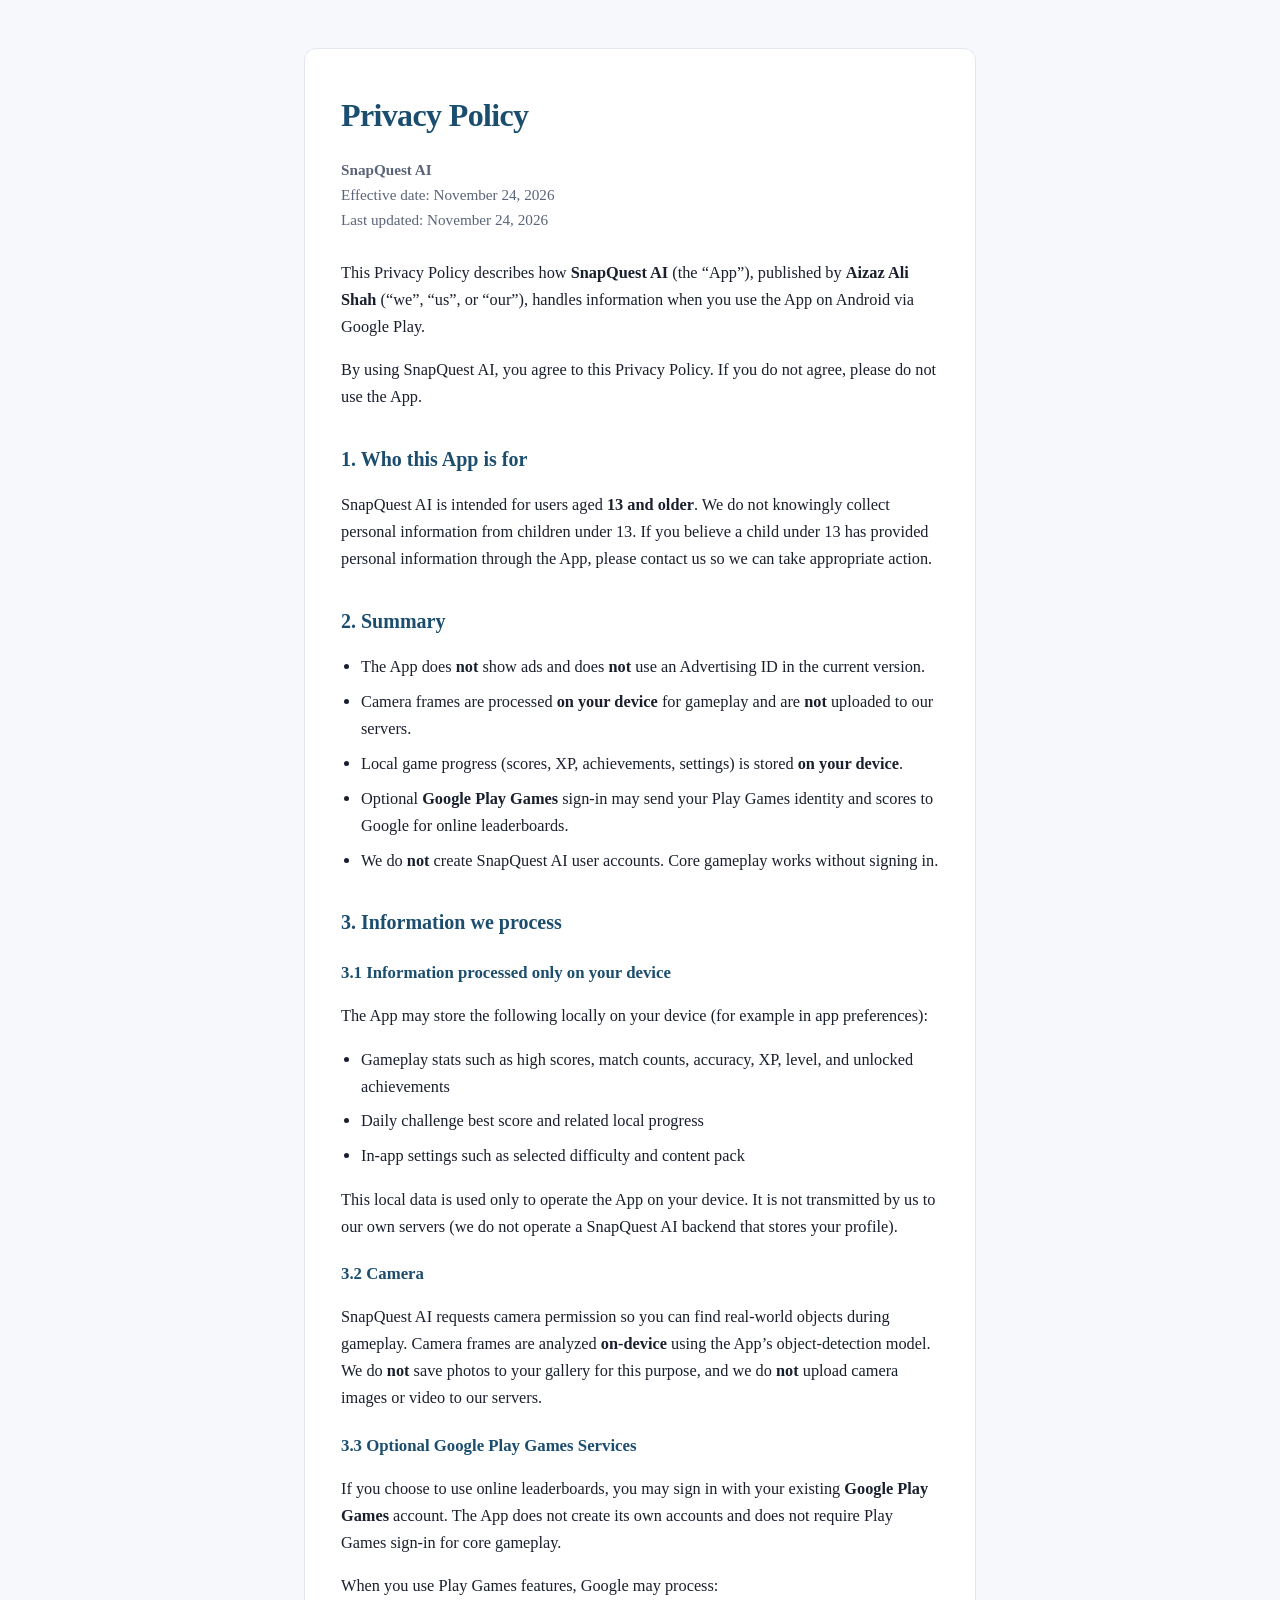
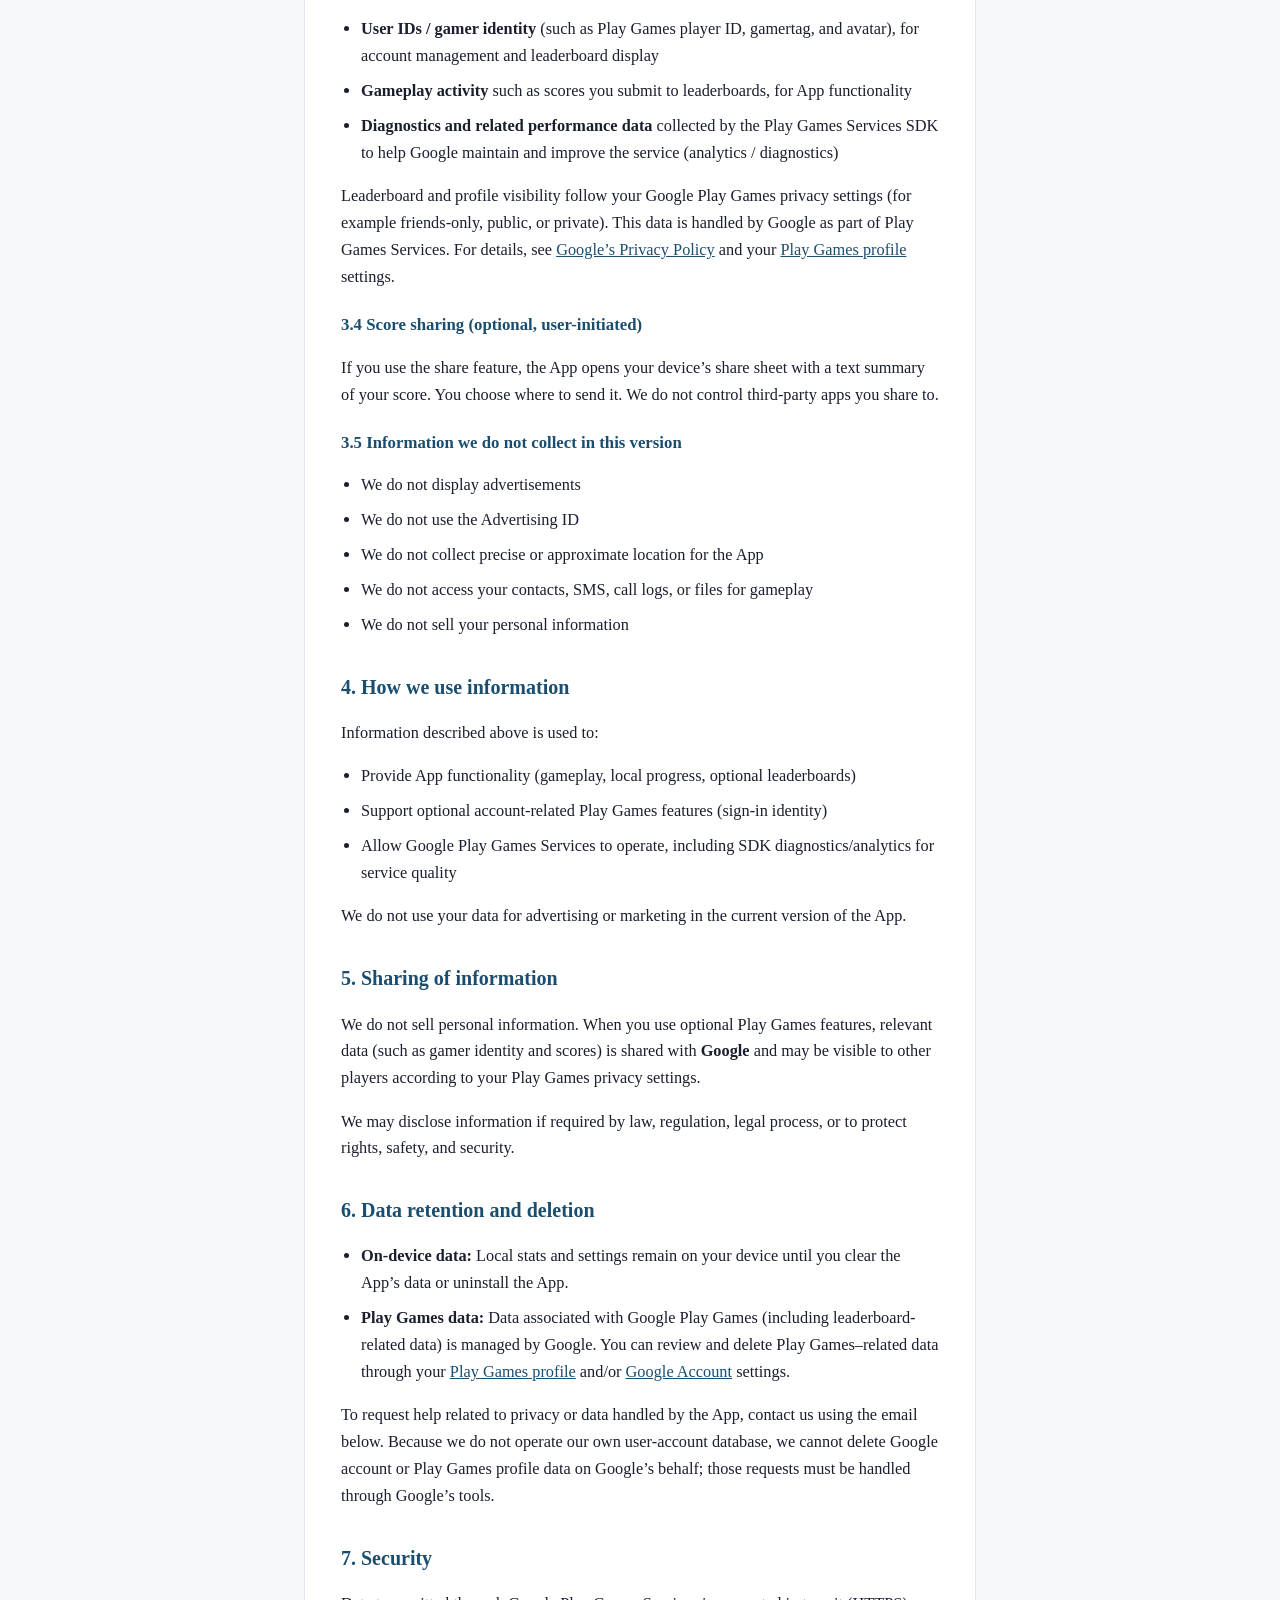
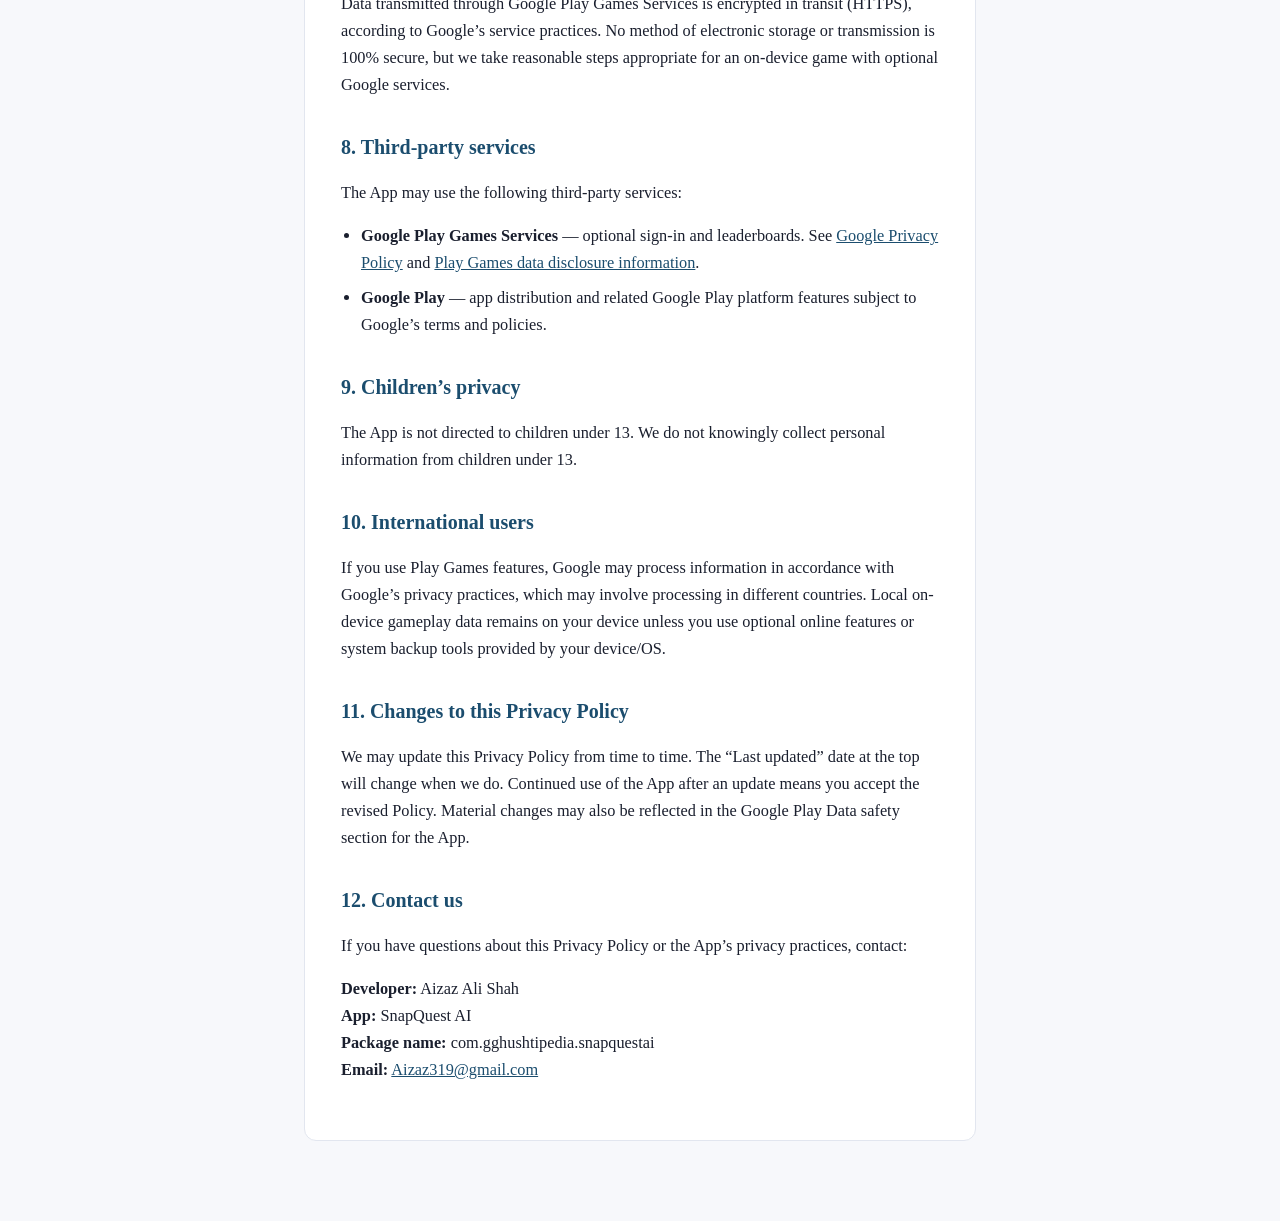
==== docs/privacy-policy.html @ 59571e6e "SnapQuest AI Privacy Policy" ====
<!DOCTYPE html>
<html lang="en">
<head>
  <meta charset="utf-8" />
  <meta name="viewport" content="width=device-width, initial-scale=1" />
  <title>Privacy Policy — SnapQuest AI</title>
  <style>
    :root {
      --text: #1a1f2e;
      --muted: #5a6478;
      --bg: #f7f8fb;
      --card: #ffffff;
      --accent: #1b4d6e;
      --border: #e2e6ef;
    }
    * { box-sizing: border-box; }
    body {
      margin: 0;
      font-family: Georgia, "Times New Roman", serif;
      background: var(--bg);
      color: var(--text);
      line-height: 1.65;
    }
    main {
      max-width: 720px;
      margin: 0 auto;
      padding: 48px 24px 80px;
    }
    .card {
      background: var(--card);
      border: 1px solid var(--border);
      border-radius: 12px;
      padding: 40px 36px;
    }
    h1 {
      font-size: 2rem;
      margin: 0 0 8px;
      color: var(--accent);
      letter-spacing: -0.02em;
    }
    .meta {
      color: var(--muted);
      font-size: 0.95rem;
      margin-bottom: 28px;
    }
    h2 {
      font-size: 1.25rem;
      margin: 32px 0 12px;
      color: var(--accent);
    }
    p, li { font-size: 1.02rem; }
    ul { padding-left: 1.25rem; }
    li { margin-bottom: 8px; }
    a { color: var(--accent); }
  </style>
</head>
<body>
  <main>
    <article class="card">
      <h1>Privacy Policy</h1>
      <p class="meta">
        <strong>SnapQuest AI</strong><br />
        Effective date: November 24, 2026<br />
        Last updated: November 24, 2026
      </p>

      <p>
        This Privacy Policy describes how <strong>SnapQuest AI</strong>
        (the “App”), published by <strong>Aizaz Ali Shah</strong> (“we”, “us”, or “our”),
        handles information when you use the App on Android via Google Play.
      </p>
      <p>
        By using SnapQuest AI, you agree to this Privacy Policy.
        If you do not agree, please do not use the App.
      </p>

      <h2>1. Who this App is for</h2>
      <p>
        SnapQuest AI is intended for users aged <strong>13 and older</strong>.
        We do not knowingly collect personal information from children under 13.
        If you believe a child under 13 has provided personal information through the App,
        please contact us so we can take appropriate action.
      </p>

      <h2>2. Summary</h2>
      <ul>
        <li>The App does <strong>not</strong> show ads and does <strong>not</strong> use an Advertising ID in the current version.</li>
        <li>Camera frames are processed <strong>on your device</strong> for gameplay and are <strong>not</strong> uploaded to our servers.</li>
        <li>Local game progress (scores, XP, achievements, settings) is stored <strong>on your device</strong>.</li>
        <li>Optional <strong>Google Play Games</strong> sign-in may send your Play Games identity and scores to Google for online leaderboards.</li>
        <li>We do <strong>not</strong> create SnapQuest AI user accounts. Core gameplay works without signing in.</li>
      </ul>

      <h2>3. Information we process</h2>

      <h2 style="font-size:1.05rem;margin-top:20px;">3.1 Information processed only on your device</h2>
      <p>The App may store the following locally on your device (for example in app preferences):</p>
      <ul>
        <li>Gameplay stats such as high scores, match counts, accuracy, XP, level, and unlocked achievements</li>
        <li>Daily challenge best score and related local progress</li>
        <li>In-app settings such as selected difficulty and content pack</li>
      </ul>
      <p>
        This local data is used only to operate the App on your device.
        It is not transmitted by us to our own servers (we do not operate a SnapQuest AI backend that stores your profile).
      </p>

      <h2 style="font-size:1.05rem;margin-top:20px;">3.2 Camera</h2>
      <p>
        SnapQuest AI requests camera permission so you can find real-world objects during gameplay.
        Camera frames are analyzed <strong>on-device</strong> using the App’s object-detection model.
        We do <strong>not</strong> save photos to your gallery for this purpose, and we do <strong>not</strong>
        upload camera images or video to our servers.
      </p>

      <h2 style="font-size:1.05rem;margin-top:20px;">3.3 Optional Google Play Games Services</h2>
      <p>
        If you choose to use online leaderboards, you may sign in with your existing
        <strong>Google Play Games</strong> account. The App does not create its own accounts
        and does not require Play Games sign-in for core gameplay.
      </p>
      <p>When you use Play Games features, Google may process:</p>
      <ul>
        <li><strong>User IDs / gamer identity</strong> (such as Play Games player ID, gamertag, and avatar), for account management and leaderboard display</li>
        <li><strong>Gameplay activity</strong> such as scores you submit to leaderboards, for App functionality</li>
        <li><strong>Diagnostics and related performance data</strong> collected by the Play Games Services SDK to help Google maintain and improve the service (analytics / diagnostics)</li>
      </ul>
      <p>
        Leaderboard and profile visibility follow your Google Play Games privacy settings
        (for example friends-only, public, or private). This data is handled by Google
        as part of Play Games Services. For details, see
        <a href="https://policies.google.com/privacy" rel="noopener noreferrer" target="_blank">Google’s Privacy Policy</a>
        and your
        <a href="https://play.google.com/games/profile" rel="noopener noreferrer" target="_blank">Play Games profile</a> settings.
      </p>

      <h2 style="font-size:1.05rem;margin-top:20px;">3.4 Score sharing (optional, user-initiated)</h2>
      <p>
        If you use the share feature, the App opens your device’s share sheet with a text summary of your score.
        You choose where to send it. We do not control third-party apps you share to.
      </p>

      <h2 style="font-size:1.05rem;margin-top:20px;">3.5 Information we do not collect in this version</h2>
      <ul>
        <li>We do not display advertisements</li>
        <li>We do not use the Advertising ID</li>
        <li>We do not collect precise or approximate location for the App</li>
        <li>We do not access your contacts, SMS, call logs, or files for gameplay</li>
        <li>We do not sell your personal information</li>
      </ul>

      <h2>4. How we use information</h2>
      <p>Information described above is used to:</p>
      <ul>
        <li>Provide App functionality (gameplay, local progress, optional leaderboards)</li>
        <li>Support optional account-related Play Games features (sign-in identity)</li>
        <li>Allow Google Play Games Services to operate, including SDK diagnostics/analytics for service quality</li>
      </ul>
      <p>We do not use your data for advertising or marketing in the current version of the App.</p>

      <h2>5. Sharing of information</h2>
      <p>
        We do not sell personal information.
        When you use optional Play Games features, relevant data (such as gamer identity and scores)
        is shared with <strong>Google</strong> and may be visible to other players according to your Play Games privacy settings.
      </p>
      <p>
        We may disclose information if required by law, regulation, legal process, or to protect rights, safety, and security.
      </p>

      <h2>6. Data retention and deletion</h2>
      <ul>
        <li><strong>On-device data:</strong> Local stats and settings remain on your device until you clear the App’s data or uninstall the App.</li>
        <li><strong>Play Games data:</strong> Data associated with Google Play Games (including leaderboard-related data) is managed by Google. You can review and delete Play Games–related data through your
          <a href="https://play.google.com/games/profile" rel="noopener noreferrer" target="_blank">Play Games profile</a>
          and/or
          <a href="https://myaccount.google.com" rel="noopener noreferrer" target="_blank">Google Account</a> settings.</li>
      </ul>
      <p>
        To request help related to privacy or data handled by the App, contact us using the email below.
        Because we do not operate our own user-account database, we cannot delete Google account or Play Games profile data on Google’s behalf;
        those requests must be handled through Google’s tools.
      </p>

      <h2>7. Security</h2>
      <p>
        Data transmitted through Google Play Games Services is encrypted in transit (HTTPS),
        according to Google’s service practices. No method of electronic storage or transmission is 100% secure,
        but we take reasonable steps appropriate for an on-device game with optional Google services.
      </p>

      <h2>8. Third-party services</h2>
      <p>The App may use the following third-party services:</p>
      <ul>
        <li>
          <strong>Google Play Games Services</strong> — optional sign-in and leaderboards.
          See <a href="https://policies.google.com/privacy" rel="noopener noreferrer" target="_blank">Google Privacy Policy</a>
          and <a href="https://developer.android.com/games/pgs/data-collection" rel="noopener noreferrer" target="_blank">Play Games data disclosure information</a>.
        </li>
        <li>
          <strong>Google Play</strong> — app distribution and related Google Play platform features subject to Google’s terms and policies.
        </li>
      </ul>

      <h2>9. Children’s privacy</h2>
      <p>
        The App is not directed to children under 13.
        We do not knowingly collect personal information from children under 13.
      </p>

      <h2>10. International users</h2>
      <p>
        If you use Play Games features, Google may process information in accordance with Google’s privacy practices,
        which may involve processing in different countries. Local on-device gameplay data remains on your device unless you use optional online features or system backup tools provided by your device/OS.
      </p>

      <h2>11. Changes to this Privacy Policy</h2>
      <p>
        We may update this Privacy Policy from time to time.
        The “Last updated” date at the top will change when we do.
        Continued use of the App after an update means you accept the revised Policy.
        Material changes may also be reflected in the Google Play Data safety section for the App.
      </p>

      <h2>12. Contact us</h2>
      <p>
        If you have questions about this Privacy Policy or the App’s privacy practices, contact:
      </p>
      <p>
        <strong>Developer:</strong> Aizaz Ali Shah<br />
        <strong>App:</strong> SnapQuest AI<br />
        <strong>Package name:</strong> com.gghushtipedia.snapquestai<br />
        <strong>Email:</strong>
        <a href="mailto:Aizaz319@gmail.com">Aizaz319@gmail.com</a>
      </p>
    </article>
  </main>
</body>
</html>
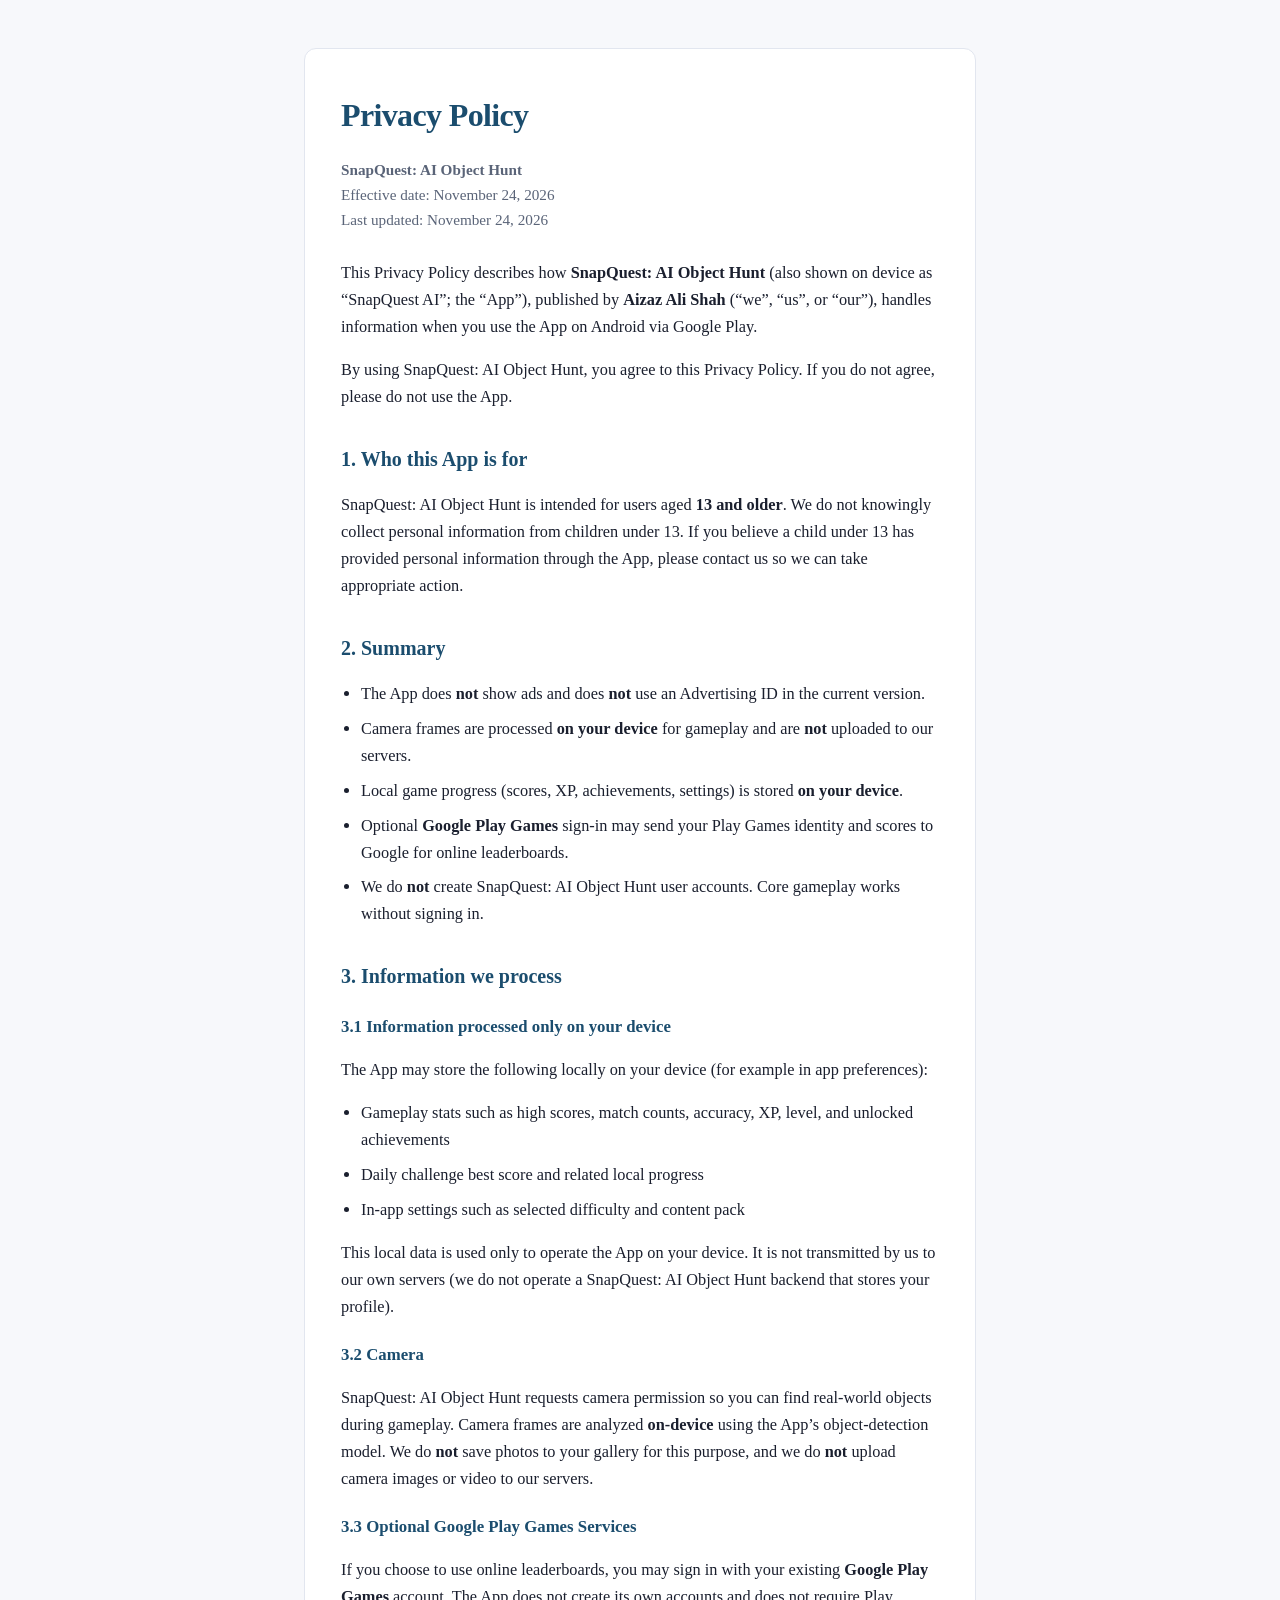
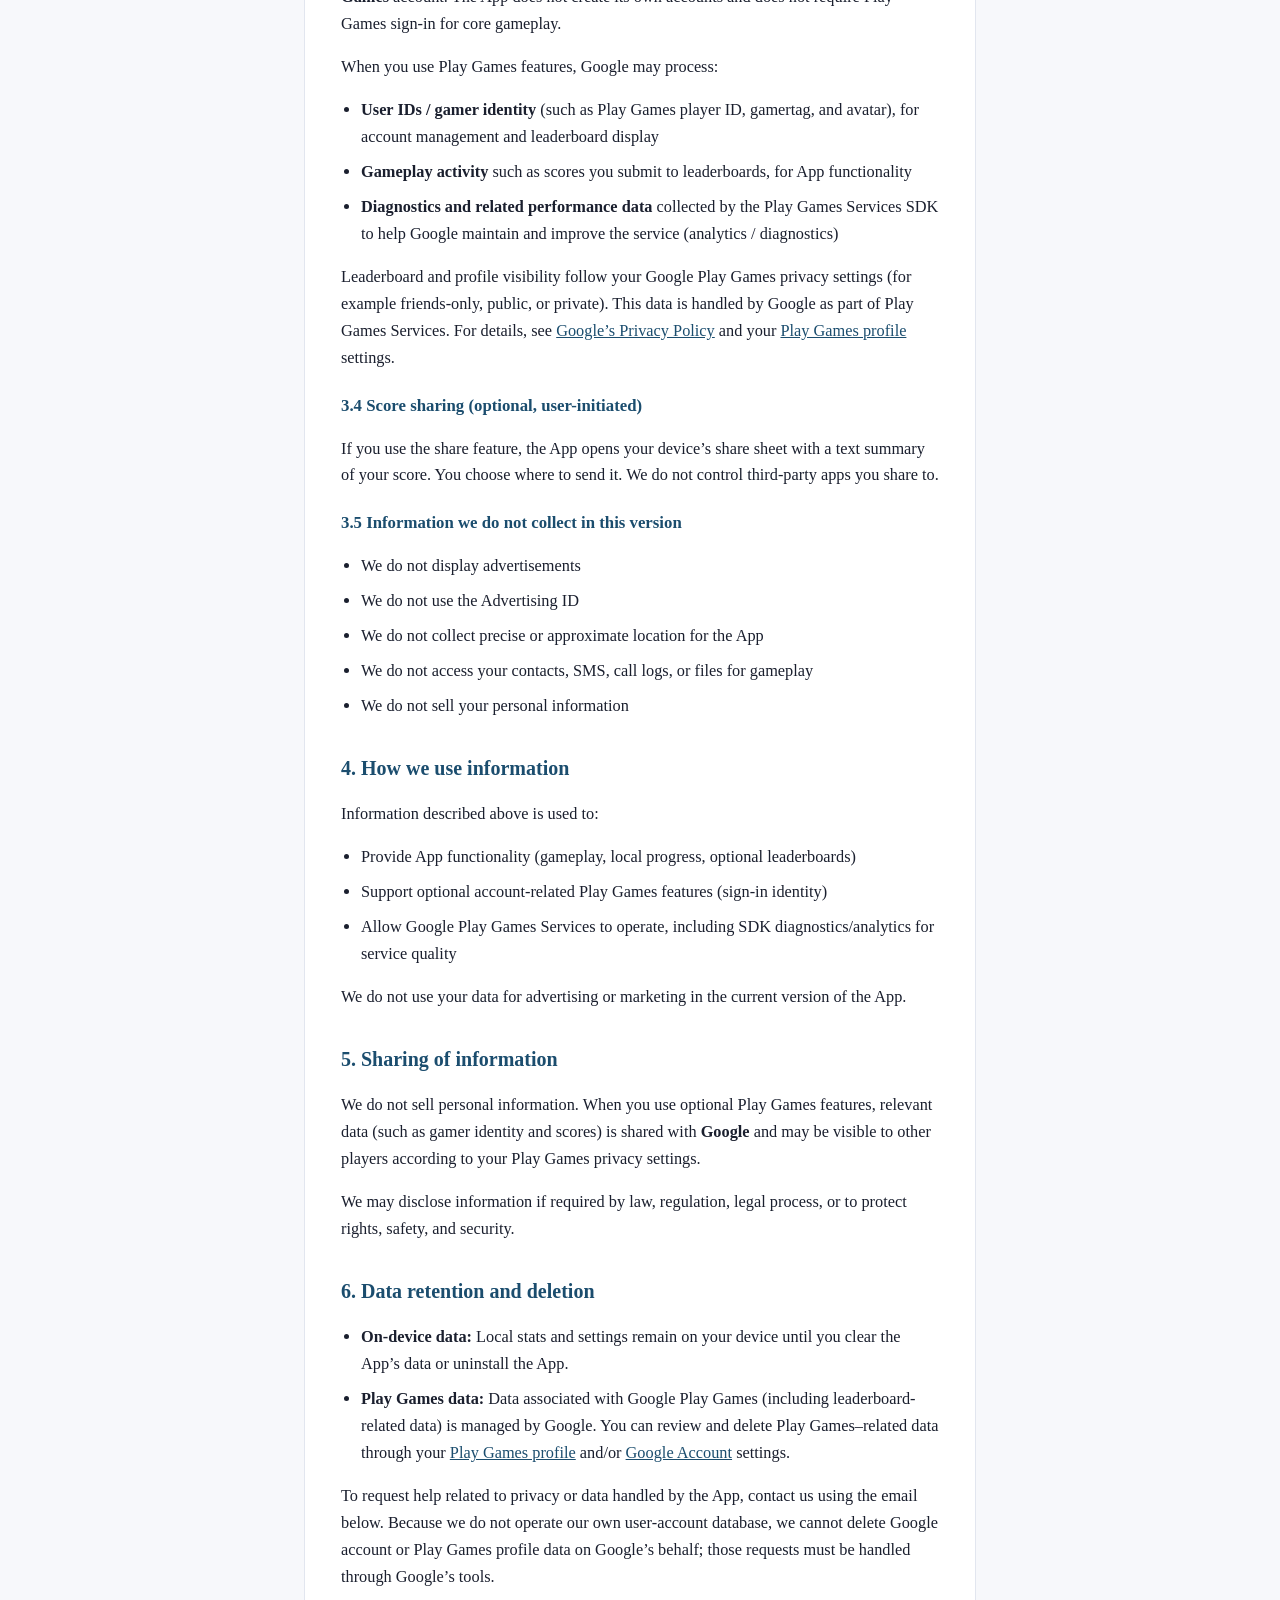
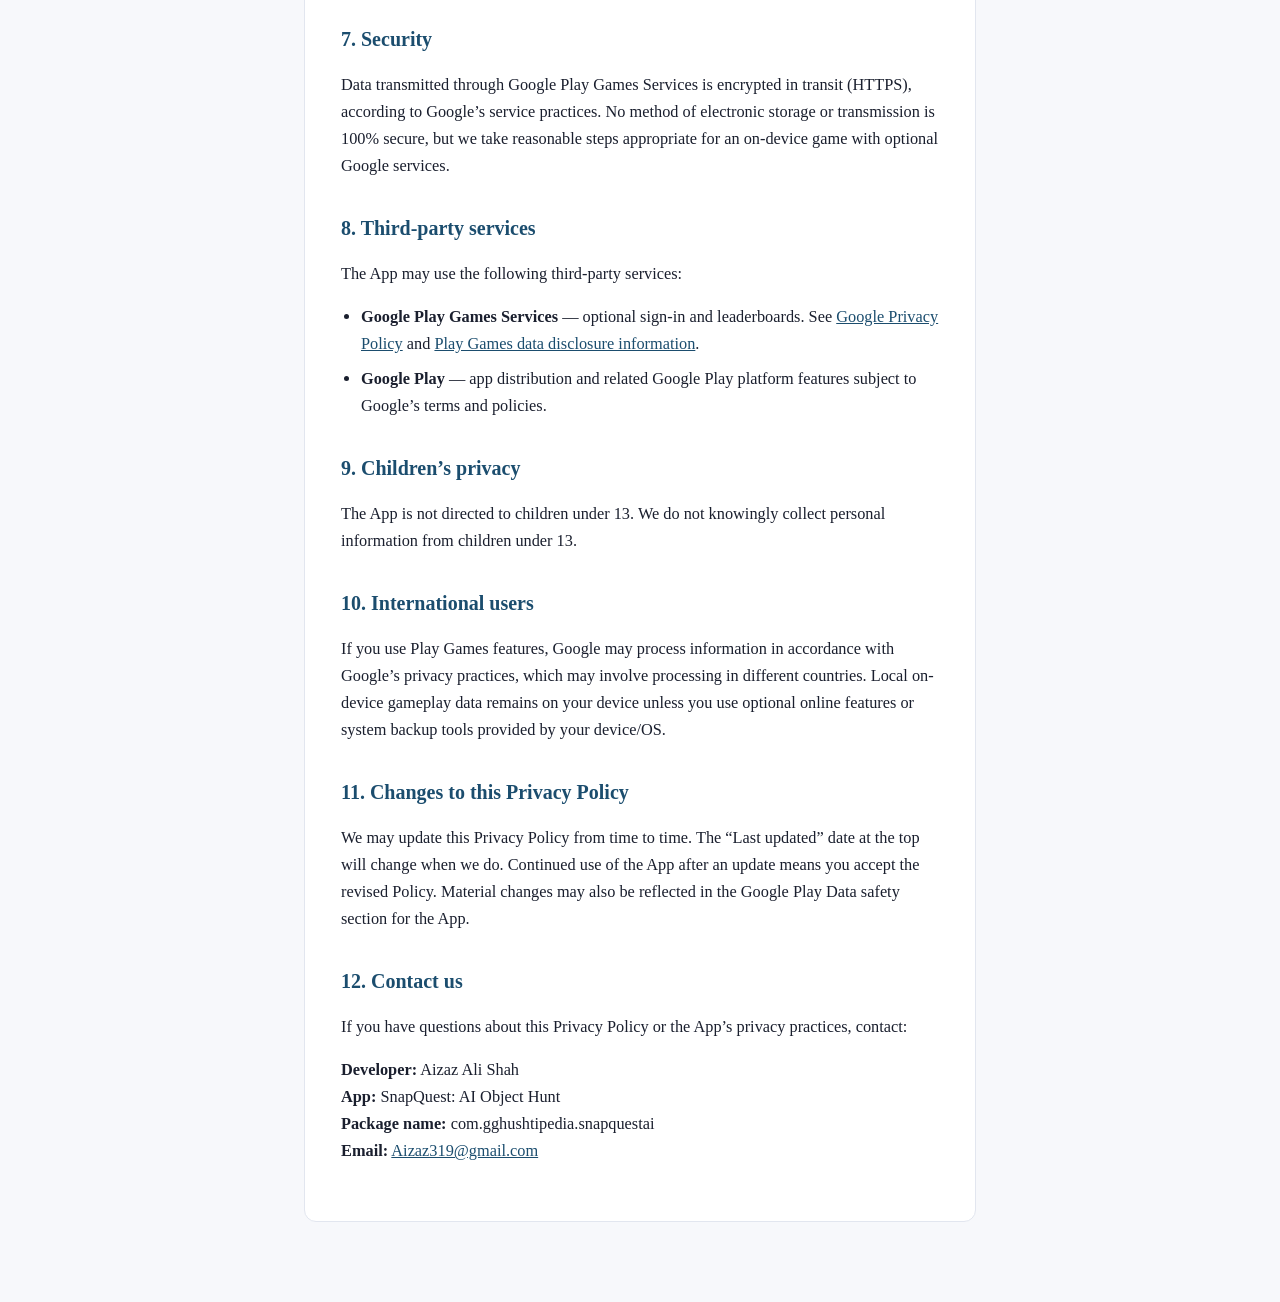
==== commit b8746dcf: "updated SnapQuest Privacy Policy" ====
--- a/docs/privacy-policy.html
+++ b/docs/privacy-policy.html
@@ -3,7 +3,7 @@
 <head>
   <meta charset="utf-8" />
   <meta name="viewport" content="width=device-width, initial-scale=1" />
-  <title>Privacy Policy — SnapQuest AI</title>
+  <title>Privacy Policy — SnapQuest: AI Object Hunt</title>
   <style>
     :root {
       --text: #1a1f2e;
@@ -59,24 +59,25 @@
     <article class="card">
       <h1>Privacy Policy</h1>
       <p class="meta">
-        <strong>SnapQuest AI</strong><br />
+        <strong>SnapQuest: AI Object Hunt</strong><br />
         Effective date: November 24, 2026<br />
         Last updated: November 24, 2026
       </p>
 
       <p>
-        This Privacy Policy describes how <strong>SnapQuest AI</strong>
-        (the “App”), published by <strong>Aizaz Ali Shah</strong> (“we”, “us”, or “our”),
+        This Privacy Policy describes how <strong>SnapQuest: AI Object Hunt</strong>
+        (also shown on device as “SnapQuest AI”; the “App”), published by
+        <strong>Aizaz Ali Shah</strong> (“we”, “us”, or “our”),
         handles information when you use the App on Android via Google Play.
       </p>
       <p>
-        By using SnapQuest AI, you agree to this Privacy Policy.
+        By using SnapQuest: AI Object Hunt, you agree to this Privacy Policy.
         If you do not agree, please do not use the App.
       </p>
 
       <h2>1. Who this App is for</h2>
       <p>
-        SnapQuest AI is intended for users aged <strong>13 and older</strong>.
+        SnapQuest: AI Object Hunt is intended for users aged <strong>13 and older</strong>.
         We do not knowingly collect personal information from children under 13.
         If you believe a child under 13 has provided personal information through the App,
         please contact us so we can take appropriate action.
@@ -88,7 +89,7 @@
         <li>Camera frames are processed <strong>on your device</strong> for gameplay and are <strong>not</strong> uploaded to our servers.</li>
         <li>Local game progress (scores, XP, achievements, settings) is stored <strong>on your device</strong>.</li>
         <li>Optional <strong>Google Play Games</strong> sign-in may send your Play Games identity and scores to Google for online leaderboards.</li>
-        <li>We do <strong>not</strong> create SnapQuest AI user accounts. Core gameplay works without signing in.</li>
+        <li>We do <strong>not</strong> create SnapQuest: AI Object Hunt user accounts. Core gameplay works without signing in.</li>
       </ul>
 
       <h2>3. Information we process</h2>
@@ -102,12 +103,12 @@
       </ul>
       <p>
         This local data is used only to operate the App on your device.
-        It is not transmitted by us to our own servers (we do not operate a SnapQuest AI backend that stores your profile).
+        It is not transmitted by us to our own servers (we do not operate a SnapQuest: AI Object Hunt backend that stores your profile).
       </p>
 
       <h2 style="font-size:1.05rem;margin-top:20px;">3.2 Camera</h2>
       <p>
-        SnapQuest AI requests camera permission so you can find real-world objects during gameplay.
+        SnapQuest: AI Object Hunt requests camera permission so you can find real-world objects during gameplay.
         Camera frames are analyzed <strong>on-device</strong> using the App’s object-detection model.
         We do <strong>not</strong> save photos to your gallery for this purpose, and we do <strong>not</strong>
         upload camera images or video to our servers.
@@ -228,7 +229,7 @@
       </p>
       <p>
         <strong>Developer:</strong> Aizaz Ali Shah<br />
-        <strong>App:</strong> SnapQuest AI<br />
+        <strong>App:</strong> SnapQuest: AI Object Hunt<br />
         <strong>Package name:</strong> com.gghushtipedia.snapquestai<br />
         <strong>Email:</strong>
         <a href="mailto:Aizaz319@gmail.com">Aizaz319@gmail.com</a>
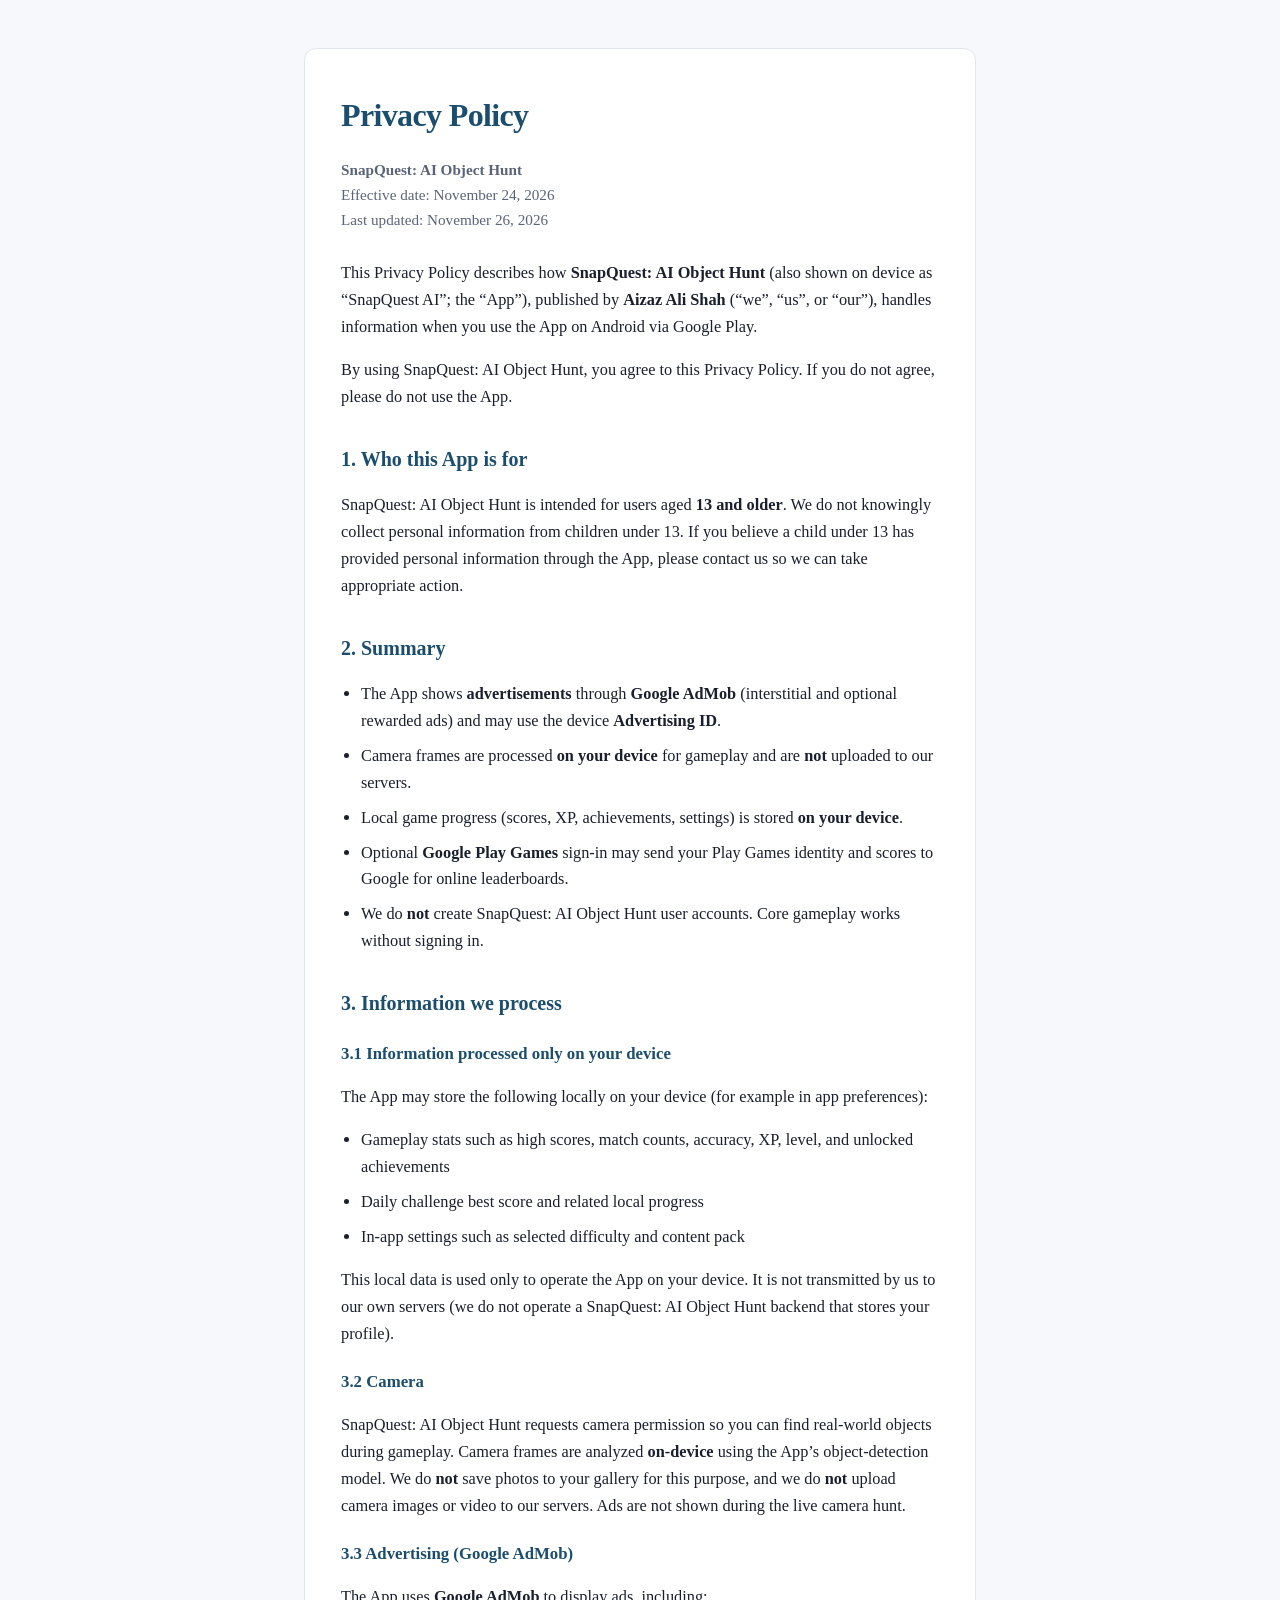
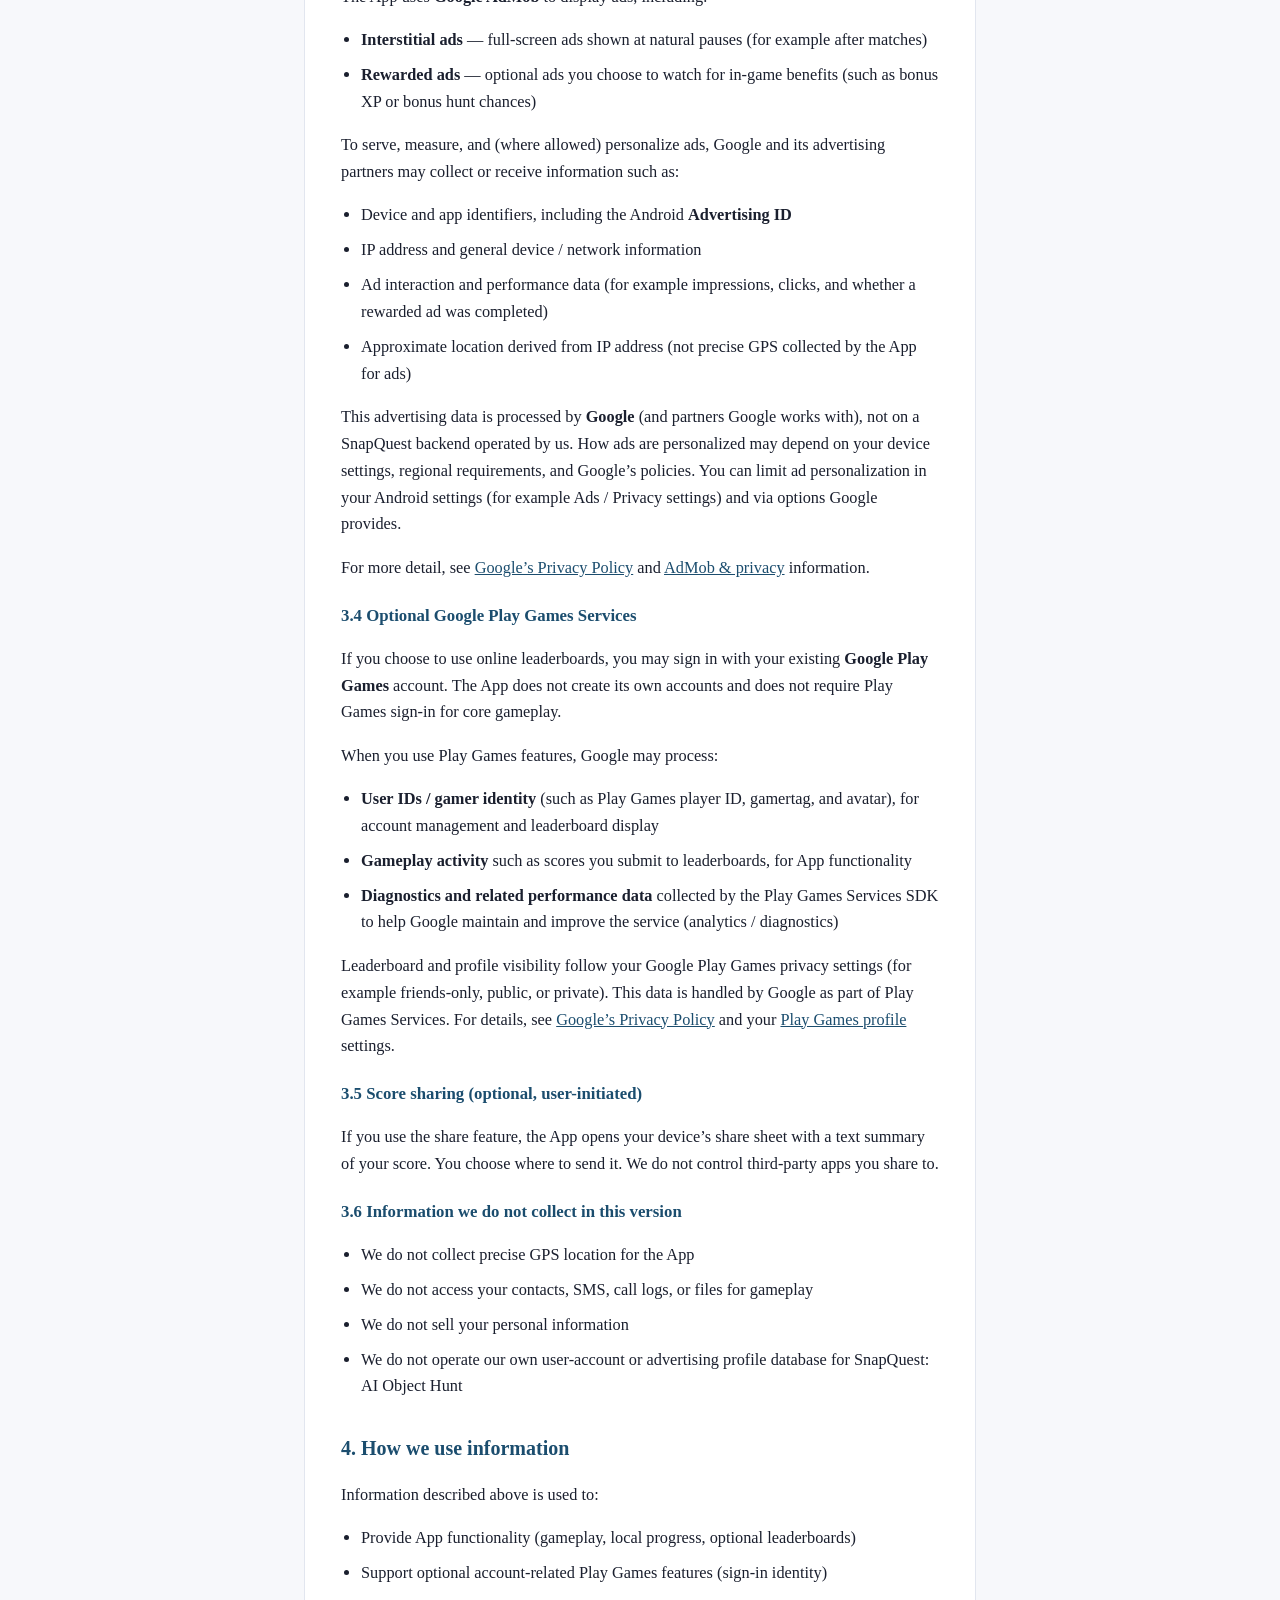
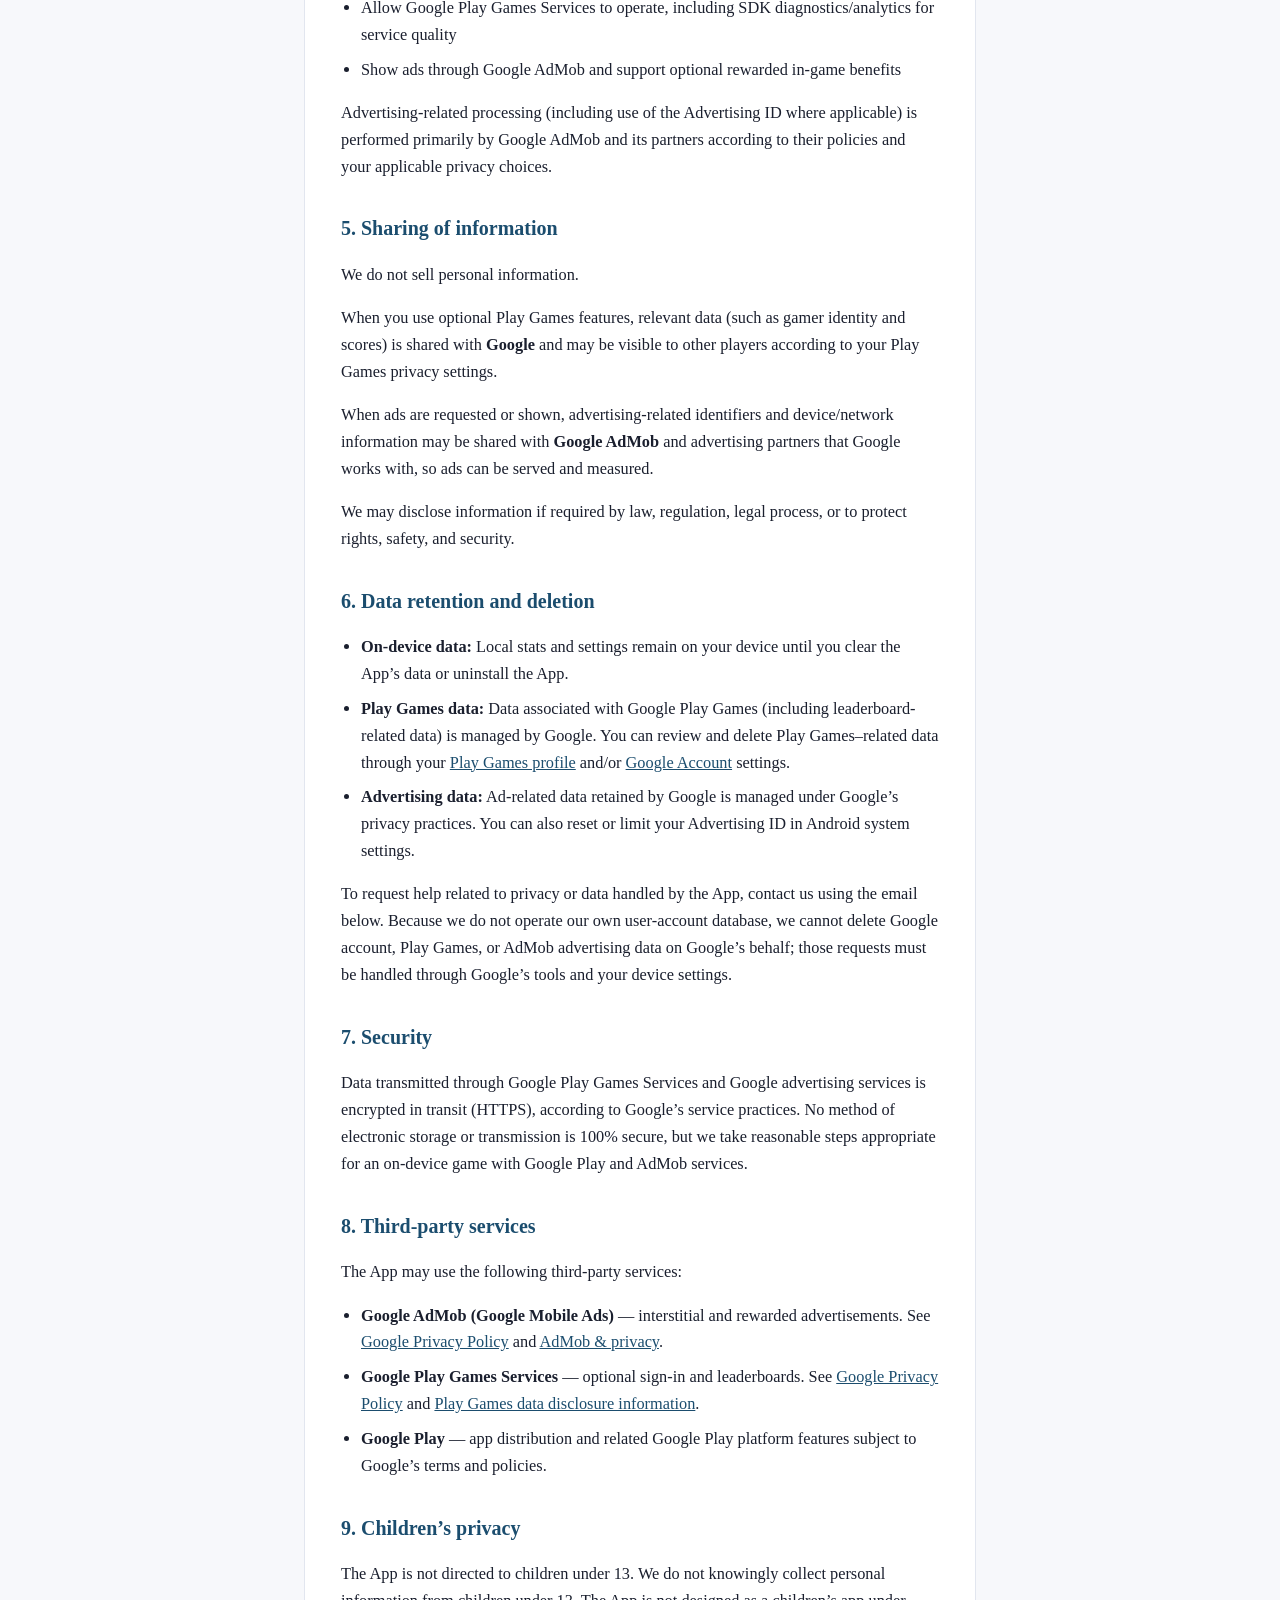
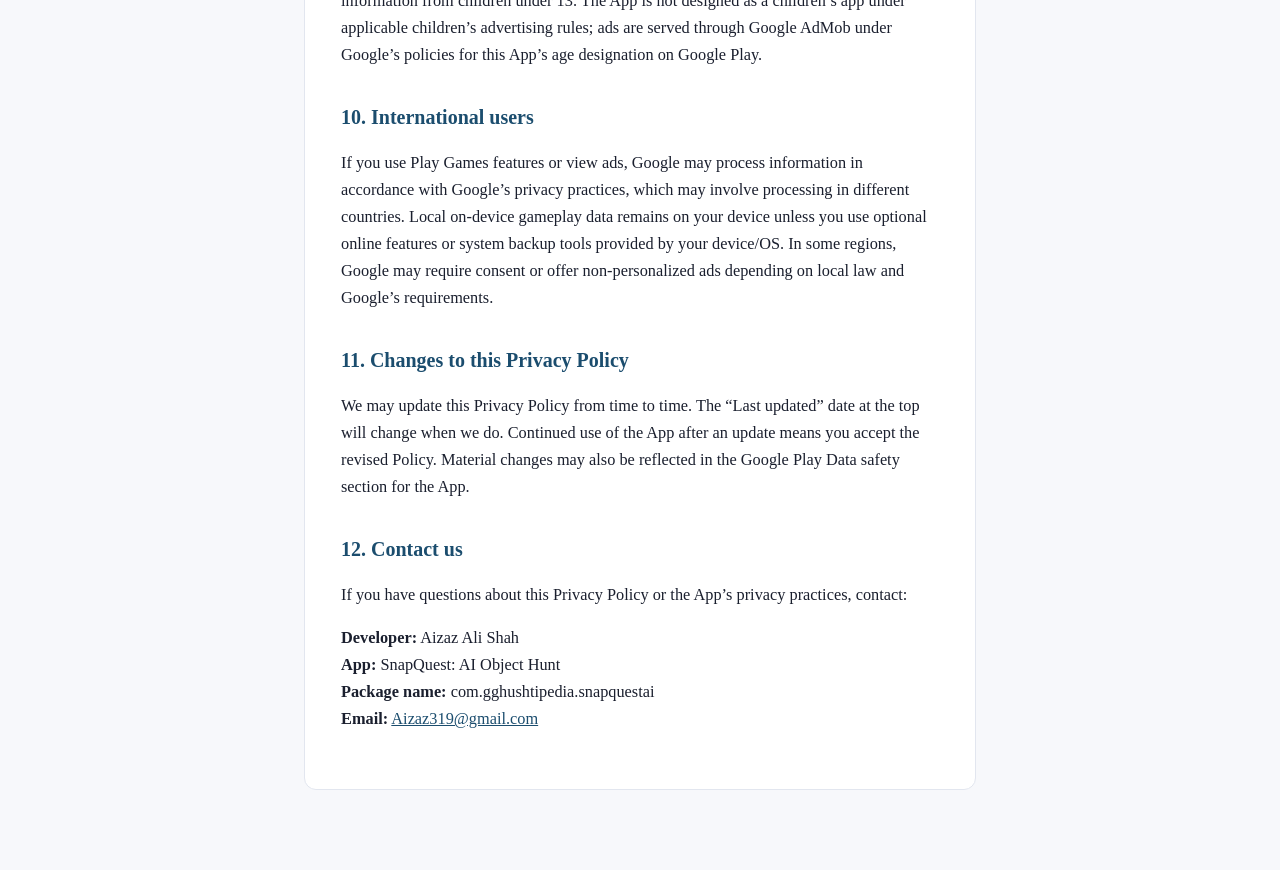
==== commit 77b0c3b8: "updated privacy policy" ====
--- a/docs/privacy-policy.html
+++ b/docs/privacy-policy.html
@@ -61,7 +61,7 @@
       <p class="meta">
         <strong>SnapQuest: AI Object Hunt</strong><br />
         Effective date: November 24, 2026<br />
-        Last updated: November 24, 2026
+        Last updated: November 26, 2026
       </p>
 
       <p>
@@ -85,7 +85,7 @@
 
       <h2>2. Summary</h2>
       <ul>
-        <li>The App does <strong>not</strong> show ads and does <strong>not</strong> use an Advertising ID in the current version.</li>
+        <li>The App shows <strong>advertisements</strong> through <strong>Google AdMob</strong> (interstitial and optional rewarded ads) and may use the device <strong>Advertising ID</strong>.</li>
         <li>Camera frames are processed <strong>on your device</strong> for gameplay and are <strong>not</strong> uploaded to our servers.</li>
         <li>Local game progress (scores, XP, achievements, settings) is stored <strong>on your device</strong>.</li>
         <li>Optional <strong>Google Play Games</strong> sign-in may send your Play Games identity and scores to Google for online leaderboards.</li>
@@ -112,9 +112,41 @@
         Camera frames are analyzed <strong>on-device</strong> using the App’s object-detection model.
         We do <strong>not</strong> save photos to your gallery for this purpose, and we do <strong>not</strong>
         upload camera images or video to our servers.
-      </p>
-
-      <h2 style="font-size:1.05rem;margin-top:20px;">3.3 Optional Google Play Games Services</h2>
+        Ads are not shown during the live camera hunt.
+      </p>
+
+      <h2 style="font-size:1.05rem;margin-top:20px;">3.3 Advertising (Google AdMob)</h2>
+      <p>
+        The App uses <strong>Google AdMob</strong> to display ads, including:
+      </p>
+      <ul>
+        <li><strong>Interstitial ads</strong> — full-screen ads shown at natural pauses (for example after matches)</li>
+        <li><strong>Rewarded ads</strong> — optional ads you choose to watch for in-game benefits (such as bonus XP or bonus hunt chances)</li>
+      </ul>
+      <p>
+        To serve, measure, and (where allowed) personalize ads, Google and its advertising partners may collect or receive
+        information such as:
+      </p>
+      <ul>
+        <li>Device and app identifiers, including the Android <strong>Advertising ID</strong></li>
+        <li>IP address and general device / network information</li>
+        <li>Ad interaction and performance data (for example impressions, clicks, and whether a rewarded ad was completed)</li>
+        <li>Approximate location derived from IP address (not precise GPS collected by the App for ads)</li>
+      </ul>
+      <p>
+        This advertising data is processed by <strong>Google</strong> (and partners Google works with), not on a SnapQuest backend operated by us.
+        How ads are personalized may depend on your device settings, regional requirements, and Google’s policies.
+        You can limit ad personalization in your Android settings (for example Ads / Privacy settings) and via options Google provides.
+      </p>
+      <p>
+        For more detail, see
+        <a href="https://policies.google.com/privacy" rel="noopener noreferrer" target="_blank">Google’s Privacy Policy</a>
+        and
+        <a href="https://support.google.com/admob/answer/6128543" rel="noopener noreferrer" target="_blank">AdMob &amp; privacy</a>
+        information.
+      </p>
+
+      <h2 style="font-size:1.05rem;margin-top:20px;">3.4 Optional Google Play Games Services</h2>
       <p>
         If you choose to use online leaderboards, you may sign in with your existing
         <strong>Google Play Games</strong> account. The App does not create its own accounts
@@ -135,19 +167,18 @@
         <a href="https://play.google.com/games/profile" rel="noopener noreferrer" target="_blank">Play Games profile</a> settings.
       </p>
 
-      <h2 style="font-size:1.05rem;margin-top:20px;">3.4 Score sharing (optional, user-initiated)</h2>
+      <h2 style="font-size:1.05rem;margin-top:20px;">3.5 Score sharing (optional, user-initiated)</h2>
       <p>
         If you use the share feature, the App opens your device’s share sheet with a text summary of your score.
         You choose where to send it. We do not control third-party apps you share to.
       </p>
 
-      <h2 style="font-size:1.05rem;margin-top:20px;">3.5 Information we do not collect in this version</h2>
-      <ul>
-        <li>We do not display advertisements</li>
-        <li>We do not use the Advertising ID</li>
-        <li>We do not collect precise or approximate location for the App</li>
+      <h2 style="font-size:1.05rem;margin-top:20px;">3.6 Information we do not collect in this version</h2>
+      <ul>
+        <li>We do not collect precise GPS location for the App</li>
         <li>We do not access your contacts, SMS, call logs, or files for gameplay</li>
         <li>We do not sell your personal information</li>
+        <li>We do not operate our own user-account or advertising profile database for SnapQuest: AI Object Hunt</li>
       </ul>
 
       <h2>4. How we use information</h2>
@@ -156,14 +187,24 @@
         <li>Provide App functionality (gameplay, local progress, optional leaderboards)</li>
         <li>Support optional account-related Play Games features (sign-in identity)</li>
         <li>Allow Google Play Games Services to operate, including SDK diagnostics/analytics for service quality</li>
-      </ul>
-      <p>We do not use your data for advertising or marketing in the current version of the App.</p>
+        <li>Show ads through Google AdMob and support optional rewarded in-game benefits</li>
+      </ul>
+      <p>
+        Advertising-related processing (including use of the Advertising ID where applicable) is performed primarily by Google AdMob
+        and its partners according to their policies and your applicable privacy choices.
+      </p>
 
       <h2>5. Sharing of information</h2>
       <p>
         We do not sell personal information.
+      </p>
+      <p>
         When you use optional Play Games features, relevant data (such as gamer identity and scores)
         is shared with <strong>Google</strong> and may be visible to other players according to your Play Games privacy settings.
+      </p>
+      <p>
+        When ads are requested or shown, advertising-related identifiers and device/network information may be shared with
+        <strong>Google AdMob</strong> and advertising partners that Google works with, so ads can be served and measured.
       </p>
       <p>
         We may disclose information if required by law, regulation, legal process, or to protect rights, safety, and security.
@@ -176,23 +217,29 @@
           <a href="https://play.google.com/games/profile" rel="noopener noreferrer" target="_blank">Play Games profile</a>
           and/or
           <a href="https://myaccount.google.com" rel="noopener noreferrer" target="_blank">Google Account</a> settings.</li>
+        <li><strong>Advertising data:</strong> Ad-related data retained by Google is managed under Google’s privacy practices. You can also reset or limit your Advertising ID in Android system settings.</li>
       </ul>
       <p>
         To request help related to privacy or data handled by the App, contact us using the email below.
-        Because we do not operate our own user-account database, we cannot delete Google account or Play Games profile data on Google’s behalf;
-        those requests must be handled through Google’s tools.
+        Because we do not operate our own user-account database, we cannot delete Google account, Play Games, or AdMob advertising data on Google’s behalf;
+        those requests must be handled through Google’s tools and your device settings.
       </p>
 
       <h2>7. Security</h2>
       <p>
-        Data transmitted through Google Play Games Services is encrypted in transit (HTTPS),
+        Data transmitted through Google Play Games Services and Google advertising services is encrypted in transit (HTTPS),
         according to Google’s service practices. No method of electronic storage or transmission is 100% secure,
-        but we take reasonable steps appropriate for an on-device game with optional Google services.
+        but we take reasonable steps appropriate for an on-device game with Google Play and AdMob services.
       </p>
 
       <h2>8. Third-party services</h2>
       <p>The App may use the following third-party services:</p>
       <ul>
+        <li>
+          <strong>Google AdMob (Google Mobile Ads)</strong> — interstitial and rewarded advertisements.
+          See <a href="https://policies.google.com/privacy" rel="noopener noreferrer" target="_blank">Google Privacy Policy</a>
+          and <a href="https://support.google.com/admob/answer/6128543" rel="noopener noreferrer" target="_blank">AdMob &amp; privacy</a>.
+        </li>
         <li>
           <strong>Google Play Games Services</strong> — optional sign-in and leaderboards.
           See <a href="https://policies.google.com/privacy" rel="noopener noreferrer" target="_blank">Google Privacy Policy</a>
@@ -207,12 +254,15 @@
       <p>
         The App is not directed to children under 13.
         We do not knowingly collect personal information from children under 13.
+        The App is not designed as a children’s app under applicable children’s advertising rules;
+        ads are served through Google AdMob under Google’s policies for this App’s age designation on Google Play.
       </p>
 
       <h2>10. International users</h2>
       <p>
-        If you use Play Games features, Google may process information in accordance with Google’s privacy practices,
+        If you use Play Games features or view ads, Google may process information in accordance with Google’s privacy practices,
         which may involve processing in different countries. Local on-device gameplay data remains on your device unless you use optional online features or system backup tools provided by your device/OS.
+        In some regions, Google may require consent or offer non-personalized ads depending on local law and Google’s requirements.
       </p>
 
       <h2>11. Changes to this Privacy Policy</h2>
